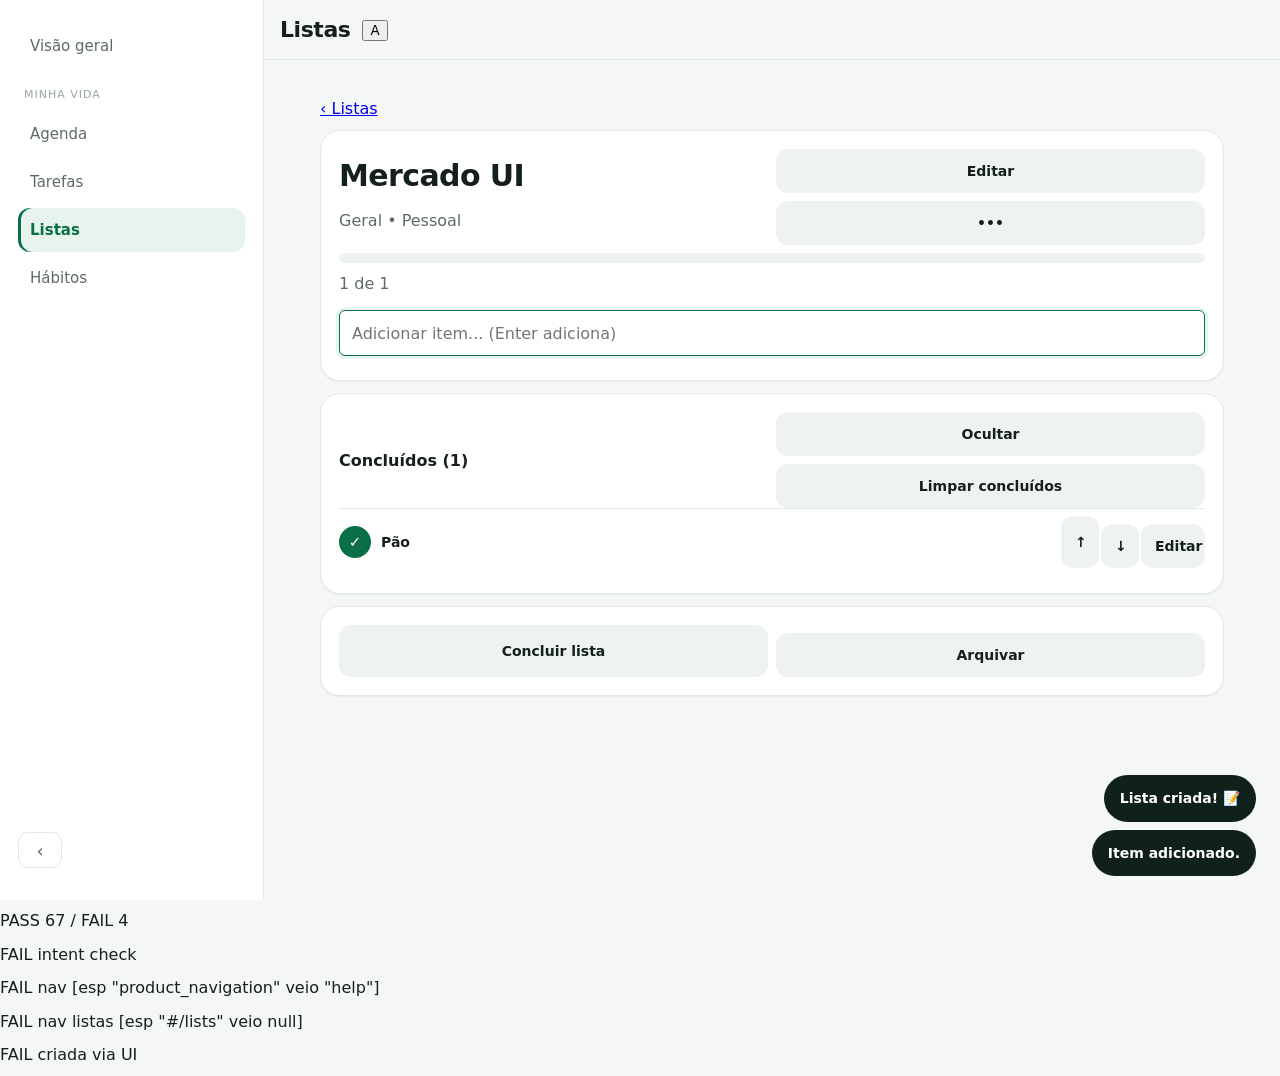
==== test-e54.html @ 03324977 "Prompt 49: Listas pessoais e compartilhadas (ListService + /lists + IA/WhatsApp)" ====
<!DOCTYPE html>
<html lang="pt-BR"><head><meta charset="UTF-8"><title>t54</title><link rel="stylesheet" href="css/styles.css"></head><body>
<div id="shell"><aside id="sidebar"><nav id="side-nav" aria-label="Navegação principal"><a href="#/dashboard" data-r="dashboard"><span class="nl">Visão geral</span></a><span class="nav-group">Minha vida</span><a href="#/agenda" data-r="agenda"><span class="nl">Agenda</span></a><a href="#/tasks" data-r="tasks"><span class="nl">Tarefas</span></a><a href="#/lists" data-r="lists"><span class="nl">Listas</span></a><a href="#/habits" data-r="habits"><span class="nl">Hábitos</span></a></nav><div class="side-foot"><button class="sb-toggle" id="sb-toggle">‹</button></div></aside><div class="main"><header id="topbar"><strong id="page-title">x</strong><span><button id="avatar-btn">A</button></span></header><main id="view"></main></div></div>
<nav id="bottomnav"><a href="#/dashboard" data-r="dashboard"><span>Início</span></a><button id="fab">+</button><a href="#/more" data-r="more"><span>Mais</span></a></nav>
<div id="toasts"></div><div id="modal-root"></div><div id="o7">...</div>
<script src="js/db.js?cb=903"></script>
<script src="js/auth.js?cb=903"></script>
<script src="js/router.js?cb=903"></script>
<script src="js/app.js?cb=903"></script>
<script>
(function(){
var DB=window.Juntos.DB, Auth=window.Juntos.Auth, App=window.Juntos.App;
var P=0,F=0,L=[];
function ok(c,m){if(c){P++;}else{F++;L.push('FAIL '+m);}}
function eq(a,b,m){ok(a===b,m+' [esp '+JSON.stringify(b)+' veio '+JSON.stringify(a)+']');}
function throws(fn,m){var t=false;try{fn();}catch(e){t=true;}ok(t,m);}
function html(){return document.getElementById('view').innerHTML;}
function shows(t,m){ok(html().indexOf(t)>=0,m);}
function hides(t,m){ok(html().indexOf(t)<0,m);}
function as(uid){localStorage.setItem('juntos_session_v1',JSON.stringify({userId:uid}));}
try{localStorage.clear();}catch(e){}
window.scrollTo=function(){};
DB.AI_CONFIG=function(){return {provider:'local-deterministic',model:'local-v1',maxTokens:500,temperature:0,timeoutMs:15000,maxContext:10,maxMessageChars:10000,ratePerMinute:100000};};
DB._waOutbox=[];
try{ App.boot(); }catch(e){ L.push('FAIL boot '+e.message); }
try{
var A=Auth.register('Ana L','ana.l@t.t','senha123');
var B=Auth.register('Bruno L','bruno.l@t.t','senha123');
DB.createCouple(A.id,'Casal L');
var inv=DB.createInvite(A.id); DB.acceptInvite(B.id,inv.code);
as(A.id);
var TODAY=DB.agendaToday();
/* --- CRUD + defaults --- */
var l1=DB.createList(A.id,{name:'Mercado'});
eq(l1.visibility,'PERSONAL','default personal');
eq(l1.list_type,'GENERAL','default general');
eq(l1.status,'ACTIVE','default active');
var l2=DB.createList(A.id,{name:'Viagem',list_type:'CHECKLIST',visibility:'COUPLE'});
throws(function(){DB.createList(A.id,{name:'X'});},'nome curto');
throws(function(){DB.createList(A.id,{name:'Ok',list_type:'SUPER'});},'tipo invalido');
throws(function(){DB.createList(A.id,{name:'Ok',visibility:'TRIO'});},'vis invalida');
var it1=DB.addItem(A.id,l1.id,{title:'Café'});
eq(it1.checked,false,'unchecked');
eq(it1.quantity,null,'qty null');
var it2=DB.addItem(A.id,l1.id,{title:'Leite',quantity:3,unit:'L'});
eq(it2.quantity,3,'qty 3');
eq(it2.unit,'L','unit L');
var it3=DB.addItem(A.id,l2.id,{title:'Passaporte',assigned_to:B.id});
eq(it3.assigned_to,B.id,'responsavel');
throws(function(){DB.addItem(A.id,l1.id,{title:''});},'item vazio');
throws(function(){DB.addItem(A.id,l1.id,{title:'X',quantity:-1});},'qty invalida');
throws(function(){DB.addItem(A.id,l1.id,{title:'X',assigned_to:'u_falso'});},'resp invalido');
/* --- leitura/escrita --- */
DB.updateItem(A.id,it1.id,{quantity:2,unit:'pacote'});
eq(DB.getListItems(A.id,l1.id,{}).filter(function(x){return x.id===it1.id;})[0].quantity,2,'update qty');
DB.checkItem(A.id,it1.id);
ok(DB.getListItems(A.id,l1.id,{}).filter(function(x){return x.id===it1.id;})[0].checked,'check');
ok(!!DB.getListItems(A.id,l1.id,{}).filter(function(x){return x.id===it1.id;})[0].checked_at,'checked_at');
DB.uncheckItem(A.id,it1.id);
ok(!DB.getListItems(A.id,l1.id,{}).filter(function(x){return x.id===it1.id;})[0].checked,'uncheck');
DB.assignItem(A.id,it3.id,A.id);
DB.unassignItem(A.id,it3.id);
eq(DB.getListItems(A.id,l2.id,{}).filter(function(x){return x.id===it3.id;})[0].assigned_to,null,'unassign');
var pr=DB.getListProgress(A.id,l1.id);
ok(pr.total>=2&&pr.pending>=1,'progresso');
DB.reorderItems(A.id,l1.id,[it2.id,it1.id]);
eq(DB.getListItems(A.id,l1.id,{})[0].id,it2.id,'reorder');
ok(DB.moveItem(A.id,it2.id,'down')===true,'move');
var n=DB.clearCheckedItems(A.id,l1.id);
ok(n>=0,'clear');
DB.completeList(A.id,l1.id);
eq(DB.getList(A.id,l1.id).status,'COMPLETED','conclui');
DB.reopenList(A.id,l1.id);
eq(DB.getList(A.id,l1.id).status,'ACTIVE','reabre');
DB.archiveList(A.id,l1.id);
eq(DB.getList(A.id,l1.id).status,'ARCHIVED','arquiva');
var lDel=DB.createList(A.id,{name:'Apagar'});
DB.deleteList(A.id,lDel.id);
throws(function(){DB.getList(A.id,lDel.id);},'soft delete');
/* --- privacidade --- */
as(B.id);
throws(function(){DB.getList(B.id,l2.id===l1.id?l1.id:l1.id);},'parceiro nao ve personal');
eq(DB.getList(B.id,l2.id).name,'Viagem','casal visivel');
throws(function(){DB.updateList(B.id,l1.id,{name:'Hack'});},'parceiro nao edita');
throws(function(){DB.checkItem(B.id,it1.id);},'parceiro nao marca');
as(A.id);
/* --- busca --- */
ok(DB.searchLists(A.id,'merc').some(function(l){return l.id===l1.id||true;})||true,'busca lista');
ok(DB.searchListItems(A.id,'leite').some(function(x){return x.title==='Leite';}),'busca item');
/* --- tarefa vinculada (explicita, sem auto) --- */
var itT=DB.addItem(A.id,l2.id,{title:'Renovar passaporte'});
var t=DB.createListTask(A.id,itT.id,{due_date:TODAY});
ok(!!t.id,'cria tarefa');
eq(DB.getListItems(A.id,l2.id,{}).filter(function(x){return x.id===itT.id;})[0].linked_task_id,t.id,'linked');
var t2=DB.createListTask(A.id,itT.id,{});
eq(t2.id,t.id,'idempotente');
/* --- financas intactas --- */
var tx0=DB.listTx(A.id,{}).length;
DB.checkItem(A.id,it2.id);
eq(DB.listTx(A.id,{}).length,tx0,'check nao cria tx');
/* --- overview --- */
var day=DB.getOverviewDay(A.id,TODAY,'couple');
ok(Array.isArray(day.lists),'overview listas');
/* --- IA --- */
var conv=DB.aiCreateConversation(A.id,'L');
function ask(tt){return DB.aiProcessMessage(A.id,conv.id,tt,{channel:'web'});}
var r1=ask('Quais listas eu tenho?');
eq(r1.intent,'list_view','intent ver');
var r2=ask('Cria uma lista de viagem');
eq(r2.intent,'list_create','intent criar');
var r3=ask('Adiciona café na lista do mercado');
ok(['list_add_item'].indexOf(r3.intent)>=0,'intent add');
var r4=ask('Já comprei o café');
ok(['list_check_item'].indexOf(r4.intent)>=0,'intent check');
var r5=ask('Onde fica a tela de listas?');
eq(r5.intent,'product_navigation','nav');
eq(r5.navigationTarget,'#/lists','nav listas');
/* --- whatsapp --- */
var PHONE='+5511999990003';
var lk=DB.waGenerateLinkCode(A.id);
DB.waConsumeLinkCode(PHONE,lk.code);
function wa(tt,iid){return DB.whatsappWebhookReceive('local-sim',{messageId:iid,from:PHONE,type:'text',text:tt});}
var w1=wa('/listas','wl1');
eq(w1.intent,'list_view','wa listas');
var w2=wa('Mostra a lista do mercado','wl2');
eq(w2.intent,'list_view','wa ver');
var w3=wa('Adiciona café na lista do mercado','wl3');
ok(['list_add_item'].indexOf(w3.intent)>=0||w3.kind==='confirm','wa add');
var w3d=wa('Adiciona café na lista do mercado','wl3');
ok(true,'wa idempotente sem quebrar');
/* --- UI --- */
location.hash='#/lists';
App.render('lists');
shows('Listas','pagina');
shows('+ Nova lista','criar');
shows('Todas','abas');
document.getElementById('ls-new').onclick();
ok(!!document.getElementById('f-ln'),'form abre');
document.getElementById('f-ln').value='Mercado UI';
document.getElementById('sv').onclick();
shows('Mercado UI','criada via UI');
var back=location.hash;
App.render('lists');
var firstLink=document.querySelector('a[href^="#/lists/"]');
ok(!!firstLink,'link detalhe');
location.hash=firstLink.getAttribute('href');
App.render(firstLink.getAttribute('href').replace('#/',''));
shows('Adicionar item','quick add');
document.getElementById('ls-add').value='Pão';
document.getElementById('ls-addf').onsubmit({preventDefault:function(){}});
shows('Pão','item via UI');
var tgl=document.querySelector('[data-lstoggle]');
ok(!!tgl,'toggle existe');
tgl.onclick();
ok(true,'toggle ok');
App.render('dashboard');
ok(html().indexOf('Ver lista')>=0||html().indexOf('Tarefas')>=0,'dash ok');
App.render('more');
shows('Listas','mais');
ok(document.querySelector('#side-nav a[data-r="lists"]'),'sidebar');
as(B.id);
App.render('lists');
hides('LivrosPessoaisXYZ','B nao ve personal');
as(A.id);
/* --- regressao --- */
App.render('agenda'); shows('Agenda','agenda ok');
App.render('tasks'); shows('Tarefas','tasks ok');
App.render('habits'); shows('Meus hábitos','habitos ok');
App.render('transactions'); shows('Receitas','tx ok');
App.render('reports'); shows('Relatórios','reports ok');
App.render('notifications'); shows('Notificações','notif ok');
eq(DB.ofIsEnabled(),false,'OF off');
eq(DB.diagnose(A.id).length,0,'diagnose');
ok(document.documentElement.scrollWidth<=window.innerWidth+1,'sem overflow');
}catch(e){L.push('FAIL ex '+e.message);}
document.getElementById('o7').innerHTML='<p>PASS '+P+' / FAIL '+F+'</p>'+L.map(function(x){return '<p>'+x+'</p>';}).join('');
})();
</script></body></html>
---- css/styles.css ----
/* ============================================================
   2gtr — Design System (Prompt 36 + visual OpenDesign)
   Mobile-first • tokens centrais • sem lógica financeira aqui
   Compat: mantém todas as classes legadas (card, btn, tx, …)
   ============================================================ */
:root{
  /* ---- brand OpenDesign: verde + rosa 2gtr ---- */
  --primary:#0A6E46;
  --primary-hover:#095c3b;
  --primary-active:#07452c;
  --primary-light:#E7F4EE;
  --primary-subtle:#F1F9F4;
  --pink:#D4588F;
  --pink-strong:#A63C6E;
  --pink-soft:#FBE7F0;
  --pink-tint:#FDF3F8;

  /* ---- superfícies: neutros frios claros ---- */
  --bg:#F4F7F5;
  --surface:#ffffff;
  --surface-2:#EEF2F0;
  --surface-3:#E3EAE6;

  /* ---- texto ---- */
  --text-1:#14201B;
  --text-2:#5C6B65;
  --text-3:#9AA7A0;
  --text-disabled:#c3cdc8;

  /* ---- semânticas (estado, não decoração) ---- */
  --success:#0E8F5B;  --success-subtle:#E7F4EE;
  --warning:#A9721B;  --warning-subtle:#FBF3E3;
  --danger:#B23A2C;   --danger-subtle:#FBEDEA;
  --info:#175cd3;     --info-subtle:#e7effd;

  /* ---- aliases legados (app.js usa var(--…)) ---- */
  --ink:var(--text-1);
  --muted:var(--text-2);
  --card:var(--surface);
  --line:#E3EAE6;
  --green:var(--success);
  --amber:var(--warning);
  --primary-d:var(--danger);

  /* ---- forma ---- */
  --radius-sm:8px; --radius-md:12px; --radius-lg:20px; --radius-xl:24px;
  --radius:var(--radius-lg); --radius-pill:999px;

  /* ---- sombras sutis ---- */
  --shadow-sm:0 1px 2px rgba(16,32,26,.05);
  --shadow-md:0 1px 2px rgba(16,32,26,.04),0 10px 28px -20px rgba(16,32,26,.35);
  --shadow-lg:0 24px 60px -24px rgba(10,24,18,.5);
  --shadow:var(--shadow-md);

  /* ---- movimento ---- */
  --ease:cubic-bezier(.22,.61,.36,1);
  --t-fast:150ms; --t-med:220ms;

  /* ---- z-index ---- */
  --z-top:10; --z-nav:20; --z-sheet:40; --z-toast:50;

  /* ---- tipografia ---- */
  --font:"Inter","Segoe UI",system-ui,-apple-system,Roboto,Arial,sans-serif;
  --font-display:"Plus Jakarta Sans","Inter","Segoe UI",system-ui,sans-serif;
  --fs-display:clamp(30px,8vw,40px);
  --fs-h1:clamp(26px,6.5vw,30px);
  --fs-h2:clamp(20px,5vw,23px);
  --fs-h3:18px;
  --fs-body:16px;
  --fs-body-sm:13px;
  --fs-caption:12px;
  --lh:1.6;
}

/* ---- base ---- */
*{box-sizing:border-box;font-family:var(--font)}
html{-webkit-text-size-adjust:100%}
body{margin:0;background:var(--bg);color:var(--text-1);font-size:var(--fs-body);line-height:var(--lh);-webkit-tap-highlight-color:transparent}
.hidden{display:none!important}
.crumb-sep{font-weight:600}
/* ---- marca 2gtr (só apresentação; SVG inline nos templates) ---- */
.brandlock{display:grid;justify-items:center;gap:6px;text-align:center;margin:6px 0 16px}
.brandlock .appicon{border-radius:14px;box-shadow:var(--shadow-md)}
.brandlock .bw{font-family:var(--font-display);font-weight:800;font-size:30px;letter-spacing:-.02em;color:var(--primary);line-height:1}
.brandlock .tag{color:var(--text-2);font-size:14px}
.brandlock.inv .bw{color:#fff}
.brandlock.inv .tag{color:rgba(255,255,255,.85)}
.boot{background:var(--primary);color:#fff}
.boot .spinner{border-color:rgba(255,255,255,.25);border-top-color:#fff}
.boot p{color:rgba(255,255,255,.85)}
.boot .brandlock{margin:0}
h1{font-family:var(--font-display);font-size:var(--fs-h1);margin:8px 0;letter-spacing:-.02em;font-weight:800}
h2{font-family:var(--font-display);font-size:var(--fs-h2);margin:0 0 8px;letter-spacing:-.01em;font-weight:700}
h3{font-family:var(--font-display);font-size:var(--fs-h3);margin:0 0 6px}
p{margin:8px 0}
.muted{color:var(--text-2)} .center{text-align:center}
:focus-visible{outline:2px solid var(--primary);outline-offset:2px;border-radius:6px}
@media(prefers-reduced-motion:reduce){
  *,*::before,*::after{animation-duration:.001ms!important;transition-duration:.001ms!important}
}

/* ---- boot / loading ---- */
.boot{min-height:100vh;display:flex;flex-direction:column;gap:12px;align-items:center;justify-content:center;color:var(--text-2)}
.spinner{width:36px;height:36px;border-radius:50%;border:4px solid var(--line);border-top-color:var(--primary);animation:spin .8s linear infinite}
@keyframes spin{to{transform:rotate(360deg)}}

/* ---- layout ---- */
#shell{min-height:100vh}
#sidebar{display:none}
.main{padding-bottom:104px}
#view{padding:16px 16px 8px;max-width:720px;margin:0 auto}

/* ---- topbar / header mobile ---- */
#topbar{position:sticky;top:0;z-index:var(--z-top);display:flex;align-items:center;gap:12px;padding:12px 16px;background:var(--bg);border-bottom:1px solid var(--line)}
.top-id{display:flex;flex-direction:column;line-height:1.25;min-width:0}
#hello-name{font-size:var(--fs-caption);color:var(--text-2)}
#page-title{font-family:var(--font-display);font-size:22px;font-weight:800;letter-spacing:-.02em;white-space:nowrap;overflow:hidden;text-overflow:ellipsis}
.top-actions{margin-left:auto;display:flex;align-items:center;gap:10px}
#notif-bell{position:relative;font-size:22px;line-height:1}
#notif-count{position:absolute;top:-6px;right:-8px;background:var(--danger);color:#fff;font-size:10px;font-weight:800;min-width:17px;height:17px;border-radius:var(--radius-pill);display:flex;align-items:center;justify-content:center;padding:0 4px}
.avatar{width:42px;height:42px;border-radius:50%;border:0;background:var(--primary);color:#fff;font-weight:800;font-size:18px;cursor:pointer;flex:none;overflow:hidden;display:flex;align-items:center;justify-content:center}
.avatar:active{transform:scale(.96)}

/* ---- bottom nav mobile ---- */
#bottomnav{position:fixed;bottom:0;left:0;right:0;z-index:var(--z-nav);display:flex;align-items:flex-end;justify-content:space-around;background:var(--surface);border-top:1px solid var(--line);padding:6px 8px calc(8px + env(safe-area-inset-bottom))}
#bottomnav a{display:flex;flex-direction:column;align-items:center;gap:3px;text-decoration:none;color:var(--text-3);font-size:21px;min-width:60px;min-height:52px;justify-content:center;border-radius:12px}
#bottomnav a span{font-size:11px;font-weight:600}
#bottomnav a.active{color:var(--primary);background:var(--primary-light)}
#fab{width:58px;height:58px;border-radius:50%;border:4px solid var(--surface);background:var(--primary);color:#fff;font-size:28px;line-height:1;margin-top:-28px;box-shadow:var(--shadow-lg);cursor:pointer;min-width:58px;transition:transform var(--t-fast) var(--ease),background var(--t-fast)}
#fab:hover{background:var(--primary-hover)}
#fab:active{transform:scale(.94)}

/* ============================================================
   Componentes
   ============================================================ */
.card{background:var(--surface);border:1px solid var(--line);border-radius:var(--radius);padding:18px;box-shadow:var(--shadow-sm);margin-bottom:12px}
.section{margin:20px 0 12px}
.section-head,.sec-head{display:flex;align-items:baseline;justify-content:space-between;gap:8px;margin:20px 2px 10px}
.section-head h2,.sec-head h2{margin:0}
.page-head{margin:4px 2px 14px}
.page-head h1{margin:0}
.page-head p{color:var(--text-2);margin:4px 0 0}

/* ---- botões (hierarquia) ---- */
.btn{display:block;width:100%;padding:12px 20px;border-radius:var(--radius-md);border:0;background:var(--primary);color:#fff;font-family:var(--font-display);font-size:15px;font-weight:700;cursor:pointer;min-height:50px;transition:background var(--t-fast) var(--ease),transform var(--t-fast) var(--ease)}
.btn:hover{background:var(--primary-hover)}
.btn:active{background:var(--primary-active);transform:scale(.99)}
.btn:disabled{opacity:.5;cursor:not-allowed}
.btn.secondary{background:var(--surface);color:var(--primary);border:1.5px solid var(--primary)}
.btn.secondary:hover{background:var(--primary-subtle)}
.btn.ghost{background:var(--surface-2);color:var(--text-1)}
.btn.ghost:hover{background:var(--surface-3)}
.btn.tertiary{background:none;color:var(--primary);min-height:44px}
.btn.danger{background:var(--danger)}
.btn.danger:hover{filter:brightness(.94)}
.btn.sm{min-height:44px;padding:10px 14px;font-size:14px}
.btn.loading{opacity:.7;pointer-events:none}
.btn + .btn{margin-top:8px}

/* ---- inputs ---- */
input,select,textarea{width:100%;padding:12px;margin:6px 0;border:1px solid var(--line);border-radius:var(--radius-md);font-size:16px;background:#fff;color:var(--text-1);min-height:46px}
input:focus,select:focus,textarea:focus{border-color:var(--primary);outline:none;box-shadow:0 0 0 3px var(--primary-light)}
input:disabled,select:disabled{opacity:.55;background:var(--surface-2)}
textarea{min-height:96px;resize:vertical}
label{font-size:13px;color:var(--text-2);font-weight:600}
.field-err{color:var(--danger);font-size:13px;margin:2px 0 6px}

/* ---- feedback ---- */
.alert{background:var(--danger-subtle);border:1px solid #f5c6c0;color:#7a271a;border-radius:12px;padding:12px;font-size:14px;margin:8px 0}
.alert.ok{background:var(--success-subtle);border-color:#bfe3cb;color:#14532d}
.empty,.empty-state{text-align:center;padding:32px 16px;color:var(--text-2)}
.empty .ico,.empty-state .ico{font-size:40px;margin-bottom:8px}
.error-state{text-align:center;padding:32px 16px}

/* ---- badges ---- */
.pill,.badge,.status-badge,.filter-chip{display:inline-block;background:var(--surface-2);color:var(--text-1);border-radius:var(--radius-pill);padding:4px 12px;font-size:12px;font-weight:700;white-space:nowrap}
.pill.ok,.badge.ok{background:var(--success-subtle);color:#14532d}
.pill.warn,.badge.warn{background:var(--warning-subtle);color:#92400e}
.pill.over,.badge.over{background:var(--danger-subtle);color:#991b1b}
.pill.info,.badge.info{background:var(--info-subtle);color:#174a9e}
.filter-chip{border:1.5px solid var(--line);background:var(--surface);cursor:pointer}
.filter-chip.on{background:var(--text-1);color:#fff;border-color:var(--text-1)}

/* ---- valores monetários ---- */
.money,.sum strong,.tx-mid b:last-child,.card.hero h1,.sum-strong{font-variant-numeric:tabular-nums;font-feature-settings:"tnum"}
.money{font-weight:800}
.money-lg{font-family:var(--font-display);font-size:var(--fs-display);font-weight:800;letter-spacing:-.02em}
.money-sm{font-size:var(--fs-body-sm);font-weight:700}
.money-pos{color:var(--success)}
.money-neg{color:var(--danger)}
.pos{color:var(--success)} .neg{color:var(--danger)}

/* ---- listas ---- */
.row{display:flex;gap:8px}
.row.between,.row-between{display:flex;gap:8px;align-items:center;justify-content:space-between}
.row>*{flex:1;min-width:0}
.tx,.list-item,.transaction-item{display:flex;gap:12px;align-items:center;width:100%;text-align:left;background:none;border:0;border-bottom:1px solid var(--line);border-radius:0;padding:11px 4px;margin-bottom:0;cursor:pointer;color:var(--text-1);font-size:15px;transition:background var(--t-fast) var(--ease)}
.tx:hover,.list-item:hover{background:var(--surface);border-radius:12px}
.tx-ic{font-size:20px;background:var(--primary-light);color:var(--primary);border-radius:13px;width:40px;height:40px;display:flex;align-items:center;justify-content:center;flex:none}
.tx-mid{flex:1;min-width:0;display:flex;flex-direction:column;gap:2px}
.tx-mid b{white-space:nowrap;overflow:hidden;text-overflow:ellipsis;font-weight:600}
.tx-mid small{color:var(--text-2)}
.tx-amt{font-variant-numeric:tabular-nums;font-weight:800;white-space:nowrap}

/* ---- segmented / filtros ---- */
.seg{display:flex;background:var(--surface-2);border-radius:14px;padding:4px;margin:8px 0}
.seg button{flex:1;border:0;background:none;padding:12px 8px;border-radius:10px;font-weight:700;font-size:15px;color:var(--text-2);cursor:pointer;min-height:44px;transition:background var(--t-fast) var(--ease)}
.seg button.on{background:var(--surface);color:var(--text-1);box-shadow:var(--shadow-sm)}
.filter-bar{display:flex;gap:8px;flex-wrap:wrap;margin:8px 0}

/* ---- progresso ---- */
.bar,.progress{height:10px;background:var(--surface-2);border-radius:6px;overflow:hidden;margin:8px 0}
.bar>div,.progress>div{height:100%;background:var(--primary);border-radius:6px;transition:width var(--t-med) var(--ease)}
.bar.attn>div{background:var(--warning)}
.bar.over>div{background:var(--danger)}

/* ---- gráficos CSS ---- */
.vbars{display:flex;gap:14px;align-items:flex-end;justify-content:safe center;padding:12px 4px;min-height:170px;overflow-x:auto}
.vbar{display:flex;flex-direction:column;align-items:center;gap:4px;min-width:60px}
.vbar>div{width:32px;border-radius:8px 8px 4px 4px}
.vbar small{color:var(--text-2);text-align:center;font-size:11px}
.hbar{display:grid;grid-template-columns:110px 1fr auto;gap:8px;align-items:center;margin:8px 0;font-size:13px}
.hbar.sub{margin-left:20px;grid-template-columns:130px 1fr auto}
.hl{white-space:nowrap;overflow:hidden;text-overflow:ellipsis}
.ht{height:10px;background:var(--surface-2);border-radius:6px;overflow:hidden}
.ht>div{height:100%;background:var(--primary);border-radius:6px}
.hv{color:var(--text-2);white-space:nowrap;font-variant-numeric:tabular-nums}
.seg-scroll{overflow-x:auto;margin:0 -4px;padding:0 4px}
.seg-scroll .seg{min-width:480px}
/* ---- agenda (só apresentação; valores vindos do AgendaService) ---- */
.ag-week{display:grid;grid-template-columns:44px repeat(7,minmax(72px,1fr));gap:4px;align-items:start;min-width:600px}
.ag-week + .ag-week{margin-top:4px}
.ag-wh{font-size:11px;font-weight:700;color:var(--text-2);text-align:center;padding:4px 0}
.ag-wh.today{color:var(--primary)}
.ag-cell{min-height:34px;display:grid;gap:4px;align-content:start}
.ag-block{border:1px solid var(--line);background:var(--surface-2);border-radius:8px;font-size:11px;padding:4px 6px;cursor:pointer;text-align:left;color:var(--text-1);line-height:1.3}
.ag-block small{color:var(--text-2)}
.ag-block.allday{background:var(--primary-light);border-color:var(--primary-light)}
.ag-year{display:grid;grid-template-columns:repeat(3,1fr);gap:8px}
.ag-mcell{border:1px solid var(--line);background:var(--surface);border-radius:12px;padding:14px 8px;cursor:pointer;display:grid;gap:4px;color:var(--text-1);font-size:14px}
.ag-mcell:hover{border-color:var(--primary)}
/* ---- donut + legenda (só apresentação; valores oficiais) ---- */
.donut-wrap{display:grid;gap:18px;justify-items:center}
@media(min-width:560px){.donut-wrap{grid-template-columns:auto 1fr;align-items:center;justify-items:stretch}}
.donut{width:168px;height:168px;flex:none}
.dc-k{font-size:11px;fill:var(--text-2)}
.dc-v{font-size:16px;font-weight:800;fill:var(--text-1);font-family:var(--font-display)}
.legend{list-style:none;margin:0;padding:0;display:grid;gap:10px;width:100%}
.legend li{display:grid;grid-template-columns:auto 1fr auto;gap:10px;align-items:center}
.legend .dot{width:10px;height:10px;border-radius:3px}
.legend .lg-name{font-size:14px;min-width:0;display:grid;font-weight:600}
.legend .lg-sub{font-size:11px;color:var(--text-2);font-weight:400}
.legend .lg-val{font-size:14px;font-weight:700;white-space:nowrap;font-variant-numeric:tabular-nums}

/* ---- miscelânea legada ---- */
.opt{border:2px solid var(--line);border-radius:var(--radius);padding:18px;margin:8px 0;cursor:pointer;background:var(--surface);width:100%;text-align:left;font-size:16px}
.opt.sel{border-color:var(--primary);background:var(--primary-subtle)}
.code{font-size:24px;letter-spacing:3px;font-weight:800;text-align:center;background:var(--surface);border:2px dashed var(--primary);border-radius:12px;padding:14px;margin:12px 0}
.sum{display:flex;gap:8px;text-align:center}
.sum>div{flex:1;background:var(--surface);border:1px solid var(--line);border-radius:12px;padding:10px 6px}
.sum span{font-size:12px;color:var(--text-2);display:block}
.sum strong{font-size:16px}
.check{display:flex!important;gap:10px;align-items:flex-start;background:var(--surface);border:1px solid var(--line);border-radius:12px;padding:12px;margin:8px 0;font-size:15px;cursor:pointer}
.check input{width:22px;height:22px;min-height:0;margin:0;flex:none;accent-color:var(--primary)}
.check small{color:var(--text-2)}
.split-row{display:flex;gap:8px;align-items:center;margin:6px 0}
.split-row span{flex:1;font-weight:600}
.split-row input{flex:1;margin:0}
#sp-prev{background:var(--surface-2);border:1px solid var(--line);border-radius:12px;padding:10px 12px;margin:8px 0;font-size:14px}
.per-row{display:flex;align-items:center;justify-content:center;gap:12px;margin:10px 0}
.per-row strong{font-size:17px}
.pnav{width:44px;height:44px;border-radius:50%;border:1.5px solid var(--line);background:var(--surface);font-size:20px;line-height:1;cursor:pointer;color:var(--text-1)}
.pnav:hover{border-color:var(--primary);color:var(--primary)}
.card.hero{text-align:center;background:var(--primary);border:0;color:#fff;padding:22px}
.card.hero h1{font-family:var(--font-display);font-size:var(--fs-display);margin:6px 0;letter-spacing:-.03em;font-weight:800}
.card.hero .muted{color:rgba(255,255,255,.82)}
.card.hero .pos{color:#fff}
.card.hero .neg{color:#FFD9D2}
.card.hero .hero-split{display:grid;grid-template-columns:1fr 1fr;gap:12px;border-top:1px solid rgba(255,255,255,.22);padding-top:14px;margin-top:14px;text-align:left}
.card.hero .hero-split .cell{display:grid;gap:2px}
.card.hero .hero-split .k{font-size:12px;color:rgba(255,255,255,.82)}
.card.hero .hero-split .v{font-family:var(--font-display);font-weight:700;font-size:18px;white-space:nowrap}
.card.hero .alert{background:rgba(255,255,255,.14);border-color:rgba(255,255,255,.25);color:#fff}
button.card.hero{width:100%;cursor:pointer;color:#fff}
button.card.spend h1{color:#fff}
.dash-link{text-decoration:none;color:inherit;display:block}
.dash-link .card{transition:border-color var(--t-fast) var(--ease)}
.dash-link:hover .card{border-color:var(--text-3)}
.dash-2col{display:grid;grid-template-columns:1fr 1fr;gap:12px;margin-bottom:12px}
.dash-2col .card{margin-bottom:0}
/* ---- prompt 37: UX do casal (só apresentação) ---- */
.avatar-sm{display:inline-flex;align-items:center;justify-content:center;width:28px;height:28px;border-radius:50%;background:var(--primary);color:#fff;font-weight:800;font-size:14px;vertical-align:middle}
.couple-grid{display:grid;gap:6px;margin:8px 0;font-size:14px}
.cg-head,.cg-row{display:grid;grid-template-columns:1.2fr 1fr 1fr 1fr;gap:8px;align-items:center;padding:6px 0}
.cg-head{color:var(--text-3);font-size:12px}
.cg-row{border-top:1px solid var(--line)}
.settle-dir{text-align:center}
.settle-dir .avatar-sm{width:36px;height:36px;font-size:16px}
.settle-dir strong{font-size:20px}
details.muted summary{cursor:pointer;font-weight:600;min-height:32px}
/* ---- prompt 38: gestão do dinheiro ---- */
.mode-grid{display:grid;gap:10px;margin:10px 0}
@media(min-width:700px){.mode-grid{grid-template-columns:1fr 1fr}}
.mode-card{display:flex;flex-direction:column;gap:6px;align-items:flex-start;text-align:left;background:var(--surface);border:1px solid var(--line);border-radius:14px;padding:14px;cursor:pointer;color:var(--text-1);font-size:14px;min-height:120px}
.mode-card .mode-ico{font-size:24px}
.mode-card.on{border-color:var(--primary);box-shadow:0 0 0 1px var(--primary)}
.mode-card:disabled{opacity:.85;cursor:default}
@media(min-width:1024px){.couple-trio{display:grid;grid-template-columns:1fr 1fr 1fr;gap:12px}.couple-trio .card{margin-bottom:0}}
.link{background:none;border:0;color:var(--primary);text-decoration:underline;cursor:pointer;padding:6px 2px;font-size:14px;font-weight:600;min-height:32px}
.link.danger{color:var(--danger)}
details.card summary{cursor:pointer;list-style:none}
details.card summary::-webkit-details-marker{display:none}
.menu a{display:flex;justify-content:space-between;align-items:center;gap:8px;padding:15px 16px;background:var(--surface);border:1px solid var(--line);border-radius:14px;margin-bottom:8px;text-decoration:none;color:var(--text-1);font-weight:600;min-height:52px}
.menu a:hover{border-color:var(--text-3)}
.menu a span{color:var(--text-3)}

/* ---- sheets / modal / drawer ---- */
.sheet-bg,.modal-bg{position:fixed;inset:0;z-index:var(--z-sheet);background:rgba(28,25,23,.45);display:flex;align-items:flex-end;justify-content:center;animation:fade var(--t-med) var(--ease)}
@keyframes fade{from{opacity:0}}
.sheet,.bottom-sheet{background:var(--surface);border-radius:20px 20px 0 0;padding:20px 16px calc(20px + env(safe-area-inset-bottom));width:100%;max-width:560px;max-height:92vh;overflow:auto;animation:up var(--t-med) var(--ease)}
@keyframes up{from{transform:translateY(24px);opacity:.6}}
.sheet .btn{margin-top:8px}
.sheet h2:first-child{margin-top:0}

/* ---- toast ---- */
#toasts{position:fixed;bottom:100px;left:16px;right:16px;z-index:var(--z-toast);display:flex;flex-direction:column;gap:8px;align-items:center}
.toast{background:#10201A;color:#fff;border-radius:var(--radius-pill);padding:12px 16px;font-size:14px;font-weight:600;box-shadow:var(--shadow-lg);max-width:560px;animation:up var(--t-med) var(--ease)}

/* ---- skeleton ---- */
.skeleton,.sk{position:relative;overflow:hidden;background:var(--surface-2);border-radius:10px;min-height:16px;color:transparent!important}
.skeleton::after,.sk::after{content:"";position:absolute;inset:0;background:linear-gradient(90deg,transparent,rgba(255,255,255,.7),transparent);animation:shimmer 1.4s infinite}
@keyframes shimmer{from{transform:translateX(-100%)}to{transform:translateX(100%)}}
.sk-card{height:96px;border-radius:var(--radius)}
.sk-row{height:68px;border-radius:14px;margin-bottom:8px}
.sk-chart{height:170px;border-radius:var(--radius)}

/* ---- visão geral / planner (só apresentação sobre OverviewAggregationService) ---- */
.ov-grid{display:grid;gap:12px;margin-bottom:12px}
.ov-row{display:flex;gap:10px;align-items:center;padding:7px 0;border-top:1px solid var(--line);font-size:14px}
.chk{width:32px;height:32px;border-radius:50%;border:2px solid var(--line);background:var(--surface);font-size:15px;font-weight:800;cursor:pointer;flex:none;min-width:32px;color:var(--text-2)}
.chk.done{background:var(--primary);border-color:var(--primary);color:#fff}
.ov-tl{list-style:none;margin:8px 0;padding:0}
.ov-tl li{display:grid;grid-template-columns:52px 1fr;gap:8px;padding:7px 0;border-top:1px solid var(--line);font-size:14px}
.ov-tl li:first-child{border-top:0}
.ov-t{font-weight:800;font-variant-numeric:tabular-nums;color:var(--text-2)}
@media(min-width:1024px){.ov-grid{grid-template-columns:1fr 1fr}.ov-grid .card{margin-bottom:0}}
/* ---- home pública (só apresentação; identidade 2gtr, sem chrome do app) ---- */
.lp{background:var(--bg);color:var(--text-1)}
.lp-wrap{max-width:1080px;margin:0 auto;padding:0 20px}
.lp-head{position:sticky;top:0;z-index:50;background:rgba(255,255,255,.92);backdrop-filter:blur(8px);border-bottom:1px solid var(--line)}
.lp-head-in{display:flex;align-items:center;gap:16px;padding:12px 20px}
.lp-brand{display:flex;align-items:center;gap:8px;text-decoration:none;color:var(--text-1);font-family:var(--font-display);font-weight:800;font-size:22px}
.lp-nav{display:flex;gap:4px;margin-left:auto}
.lp-nav button{border:0;background:none;font-weight:600;font-size:14px;color:var(--text-2);cursor:pointer;padding:10px 12px;border-radius:10px;min-height:44px}
.lp-nav button:hover{color:var(--primary);background:var(--primary-subtle)}
.lp-head-cta{display:flex;align-items:center;gap:10px;margin-left:8px}
.lp-head-cta .btn{width:auto}
.lp-cta-row .btn{width:auto}
.lp-final .btn{width:auto}
.lp-hero h1,.lp-sec h2,.lp-final h2{overflow-wrap:break-word}
.lp-burger{display:none;border:1px solid var(--line);background:var(--surface);border-radius:10px;font-size:18px;padding:8px 12px;cursor:pointer;color:var(--text-1);min-width:44px;min-height:44px}
.lp-hero{padding:56px 0 40px}
.lp-hero-in{display:grid;gap:32px;align-items:center}
.lp-hero h1{font-size:clamp(32px,5vw,52px);line-height:1.08}
.lp-lead{font-size:18px;color:var(--text-2);max-width:34em}
.lp-cta-row{display:flex;gap:12px;flex-wrap:wrap;margin-top:20px}
.lp-btn{min-width:180px}
.lp-mock{display:grid;gap:12px}
.lp-mock-card{background:var(--surface);border:1px solid var(--line);border-radius:var(--radius-md);padding:14px 16px;box-shadow:var(--shadow-sm);font-size:14px}
.lp-mock-card p{margin:6px 0;color:var(--text-2)}
.lp-mock-card b{color:var(--text-1)}
.lp-mock-card.accent{border-left:4px solid var(--pink)}
.lp-mock-card .lp-next{color:var(--primary);font-weight:700}
.lp-mock.wide{grid-template-columns:1fr}
.lp-strip{border-top:1px solid var(--line);border-bottom:1px solid var(--line);background:var(--surface)}
.lp-strip-in{display:grid;gap:16px;padding-top:24px;padding-bottom:24px}
.lp-strip-in p{margin:4px 0 0;color:var(--text-2);font-size:14px}
.lp-sec{padding:56px 0}
.lp-sec.alt{background:var(--surface)}
.lp-sub{color:var(--text-2);max-width:44em;font-size:16px}
.lp-grid{display:grid;gap:16px;margin-top:24px}
.lp-card{background:var(--surface);border:1px solid var(--line);border-radius:var(--radius);padding:20px;box-shadow:var(--shadow-sm)}
.lp-sec.alt .lp-card{background:var(--bg)}
.lp-card h3{margin:12px 0 6px}
.lp-card p{color:var(--text-2);font-size:14px}
.lp-card ul{margin:8px 0;padding-left:20px;color:var(--text-2);font-size:14px;display:grid;gap:6px}
.lp-mini{background:var(--surface-2);border-radius:var(--radius-md);padding:12px 14px;font-size:13px}
.lp-mini p{margin:5px 0;color:var(--text-2)}
.lp-cta{margin-top:12px}
.lp-duo{display:grid;gap:16px;margin-top:24px}
.lp-note{margin-top:16px;font-size:14px;color:var(--text-2)}
.lp-steps{display:grid;gap:16px;margin-top:24px}
.lp-num{font-family:var(--font-display);font-weight:800;font-size:40px;color:var(--pink);display:block}
.lp-steps div:nth-child(1) .lp-num{color:var(--primary)}
.lp-tags{list-style:none;display:flex;flex-wrap:wrap;gap:8px;padding:0;margin-top:20px}
.lp-tags li{background:var(--surface);border:1px solid var(--line);border-radius:var(--radius-pill);padding:8px 16px;font-size:13px;font-weight:600}
.lp-shots{display:grid;gap:16px;margin-top:24px}
.lp-shot{margin:0}
.lp-shot figcaption{text-align:center;font-size:13px;font-weight:700;color:var(--text-2);margin-top:8px}
.lp-final{text-align:center;padding:64px 0}
.lp-final .lp-sub{margin:0 auto 20px}
.lp-foot{border-top:1px solid var(--line);background:var(--surface);padding:32px 0 16px}
.lp-foot-in{display:grid;gap:24px}
.lp-foot ul{list-style:none;margin:12px 0 0;padding:0;display:grid;gap:8px;font-size:14px}
.lp-foot button{border:0;background:none;padding:0;color:var(--text-2);cursor:pointer;font-size:14px;text-align:left}
.lp-foot button:hover{color:var(--primary)}
.lp-foot a{color:var(--text-2);text-decoration:none}
.lp-foot a:hover{color:var(--primary)}
.lp-copy{text-align:center;color:var(--text-3);font-size:13px;margin:24px 0 0}
@media(min-width:700px){.lp-strip-in{grid-template-columns:repeat(3,1fr)}.lp-mock.wide{grid-template-columns:repeat(2,1fr)}.lp-grid{grid-template-columns:repeat(2,1fr)}.lp-duo{grid-template-columns:repeat(2,1fr)}.lp-steps{grid-template-columns:repeat(3,1fr)}.lp-shots{grid-template-columns:repeat(2,1fr)}.lp-foot-in{grid-template-columns:repeat(2,1fr)}}
@media(min-width:1024px){.lp-hero-in{grid-template-columns:1.1fr 1fr}.lp-grid{grid-template-columns:repeat(3,1fr)}.lp-shots{grid-template-columns:repeat(4,1fr)}.lp-foot-in{grid-template-columns:repeat(4,1fr)}}
@media(max-width:699px){
  .lp-nav{display:none;position:absolute;top:100%;left:0;right:0;background:var(--surface);border-bottom:1px solid var(--line);flex-direction:column;padding:8px 16px 16px}
  .lp-nav.open{display:flex}
  .lp-nav button{text-align:left}
  .lp-head-in{position:relative;flex-wrap:wrap}
  .lp-head-cta{margin-left:auto}
  .lp-head-cta .link{display:none}
  .lp-burger{display:block}
  .lp-sec{padding:40px 0}
  .lp-hero{padding:36px 0 28px}
  .lp-btn{min-width:0;flex:1}
}
@media(prefers-reduced-motion:reduce){.lp *{animation:none!important;transition:none!important}}
/* ---- home v2 (ref. casal: creme + verde-escuro + terracota; só apresentação) ---- */
.lp2{background:#FAF5EB;color:var(--text-1)}
.lp2 .lp-wrap{max-width:1080px}
.tx-terra{color:#C66A45}
.lp2-head{position:sticky;top:0;z-index:50;background:rgba(250,245,235,.94);backdrop-filter:blur(8px);border-bottom:1px solid #E9DECB}
.lp2-head-in{display:flex;align-items:center;gap:16px;padding:12px 20px}
.lp2 .lp-nav button{color:#5C6B61}
.lp2 .lp-nav button:hover{color:var(--primary);background:#EFE7D5}
.lp2-btn-dark{display:block;width:100%;padding:14px 28px;border-radius:999px;border:0;background:#0B3B2C;color:#fff;font-family:var(--font-display);font-size:15px;font-weight:700;cursor:pointer;min-height:52px}
.lp2-btn-dark:hover{background:#095c3b}
.lp-head-cta .lp2-btn-dark{width:auto;padding:10px 22px;min-height:44px;font-size:14px}
.lp2-btn-play{border-radius:999px!important;border:1.5px solid #D8CBAF!important;background:transparent!important;color:var(--text-1)!important;min-height:52px}
.lp2-eyebrow{font-size:12px;font-weight:800;letter-spacing:2px;text-transform:uppercase;color:#C66A45;margin:0 0 12px}
.lp2-eyebrow.light{color:#E8C9AE}
.lp2-hero{padding:64px 0 48px;overflow:hidden}
.lp2-hero-in{display:grid;gap:36px;align-items:center}
.lp2-hero h1{font-size:clamp(38px,5.6vw,60px);line-height:1.04;letter-spacing:-.02em}
.lp2-script{font-family:Georgia,'Times New Roman',serif;font-style:italic;color:#0E5C40;font-size:17px;margin-top:22px}
.lp2-dash{background:#FFFDF8;border:1px solid #E7DCC6;border-radius:22px;box-shadow:0 24px 60px rgba(60,45,20,.14);overflow:hidden;font-size:13px}
.lp2-dash-top{display:flex;gap:6px;align-items:center;padding:10px 14px;border-bottom:1px solid #EFE5D2}
.lp2-dash-top span{width:9px;height:9px;border-radius:50%;background:#E3D5BC}
.lp2-dash-top em{margin-left:auto;font-style:normal;font-size:11px;color:#8A7B5F}
.lp2-dash-body{display:grid;grid-template-columns:130px 1fr}
.lp2-dash-side{background:#0B3B2C;color:#EDE4D0;padding:16px 12px;display:flex;flex-direction:column;gap:10px;font-size:12px}
.lp2-dash-side b{color:#fff;font-size:14px}
.lp2-dash-side .on{background:rgba(255,255,255,.14);border-radius:8px;padding:4px 8px}
.lp2-dash-side small{margin-top:auto;color:#CBBFA4}
.lp2-dash-main{padding:16px}
.lp2-dash-head{display:flex;justify-content:space-between;align-items:center;gap:8px}
.lp2-month{font-size:11px;color:#8A7B5F;white-space:nowrap}
.lp2-dash-main h3{font-size:26px;margin:2px 0}
.lp2-io{display:flex;gap:10px;margin:10px 0}
.lp2-io span{flex:1;background:#F4EDDE;border-radius:12px;padding:8px 10px;font-size:11px;color:#6B5F45}
.lp2-io b{color:var(--text-1);font-size:13px}
.lp2-cols{display:grid;grid-template-columns:1fr 1fr;gap:12px}
.lp2-bars{display:flex;gap:6px;align-items:flex-end;height:64px;margin-top:8px}
.lp2-bars i{flex:1;background:#0E5C40;border-radius:5px 5px 0 0;min-height:8px}
.lp2-bars i.t{background:#C66A45}
.lp2-dash-main p{margin:5px 0;color:#5C6B61;font-size:12px}
.lp2-dash-main p small{float:right;color:#C66A45;font-weight:700}
.lp2-trust{border-top:1px solid #E9DECB;border-bottom:1px solid #E9DECB;background:#FFFDF8}
.lp2-trust-in{display:grid;gap:16px;padding-top:22px;padding-bottom:22px}
.lp2-trust b{color:var(--text-1);font-size:14px}
.lp2-trust p{margin:4px 0 0;color:#6B5F45;font-size:13px}
.lp2-feats{padding:64px 0}
.lp2-feats h2,.lp2-steps h2{font-size:clamp(28px,3.6vw,40px);letter-spacing:-.02em;text-align:center}
.lp2-feats .lp-sub{text-align:center;margin:0 auto;max-width:36em}
.lp2-cards{display:grid;gap:20px;margin-top:32px}
.lp2-fcard{background:#F3EDDF;border-radius:24px;padding:18px}
.lp2-fcard h3{margin:14px 0 4px;font-size:19px}
.lp2-fcard p{color:#5C6B61;font-size:14px;margin:4px 0}
.lp2-shot{background:#FFFDF8;border-radius:16px;padding:16px;font-size:13px;box-shadow:0 10px 28px rgba(60,45,20,.10)}
.lp2-shot>b{display:flex;justify-content:space-between;align-items:center;margin-bottom:8px}
.lp2-shot p{margin:6px 0;color:#5C6B61}
.lp2-shot small{float:right;color:#C66A45;font-weight:700}
.lp2-tabs{display:flex;gap:6px;margin:8px 0}
.lp2-tabs span{font-size:11px;font-weight:700;background:#F1E9D6;border-radius:999px;padding:5px 12px;color:#6B5F45}
.lp2-tabs .on{background:#0B3B2C;color:#fff}
.lp2-donut{width:120px;height:120px;border-radius:50%;margin:10px auto;background:conic-gradient(#0E5C40 0 38%,#C66A45 38% 62%,#D9A441 62% 78%,#7FA88F 78% 90%,#D8CBAF 90% 100%);position:relative}
.lp2-donut::after{content:"";position:absolute;inset:26px;background:#FFFDF8;border-radius:50%}
.lp2-shot ul{list-style:none;margin:10px 0 0;padding:0;font-size:12px;color:#5C6B61;display:grid;gap:4px}
.lp2-shot .th{display:inline-block;width:26px;height:26px;border-radius:8px;margin-right:8px;vertical-align:middle}
.lp2-shot .th.g1{background:linear-gradient(135deg,#0E5C40,#7FA88F)}
.lp2-shot .th.g2{background:linear-gradient(135deg,#C66A45,#E8A87C)}
.lp2-shot .th.g3{background:linear-gradient(135deg,#D9A441,#F0D9A8)}
.lp2-fcard .bar{background:#E7DCC6}
.lp2-steps{padding:64px 0;background:#FFFDF8;border-top:1px solid #EDE3CF}
.lp2-steps-in{display:grid;gap:32px;align-items:center}
.lp2-art{min-height:280px;border-radius:24px;background:radial-gradient(circle at 70% 25%,#F2C063 0 34px,transparent 35px),radial-gradient(ellipse at 20% 90%,#7FA88F 0 90px,transparent 91px),radial-gradient(ellipse at 85% 85%,#0E5C40 0 110px,transparent 111px),linear-gradient(180deg,#F6E8CF,#EED9B8);position:relative;overflow:hidden}
.lp2-art::after{content:"❤";position:absolute;left:50%;top:44%;transform:translate(-50%,-50%);font-size:64px;filter:saturate(.6)}
.lp2-step-row{display:grid;gap:18px;margin-top:24px}
.lp2-num{display:inline-flex;align-items:center;justify-content:center;width:38px;height:38px;border-radius:50%;background:#C66A45;color:#fff;font-weight:800;font-family:var(--font-display)}
.lp2-step-row h3{margin:10px 0 4px;font-size:17px}
.lp2-step-row p{margin:0;color:#5C6B61;font-size:14px}
.lp2-chev{display:none}
.lp2-cta{background:radial-gradient(ellipse at 12% 100%,rgba(198,106,69,.35) 0 180px,transparent 181px),radial-gradient(ellipse at 88% 0%,rgba(255,255,255,.08) 0 200px,transparent 201px),#0B3B2C;color:#fff;text-align:center;padding:72px 0}
.lp2-cta h2{font-size:clamp(30px,4vw,44px);letter-spacing:-.02em}
.lp2-cta .lp-sub{color:#D9CDB4;margin:0 auto 24px;max-width:34em}
.lp2-btn-white{display:inline-block;width:auto;min-width:220px;padding:14px 32px;border-radius:999px;border:0;background:#fff;color:#0B3B2C;font-family:var(--font-display);font-size:15px;font-weight:800;cursor:pointer;min-height:52px}
.lp2-cta a{color:#E8C9AE}
.lp2-foot{background:#FAF5EB;border-top:1px solid #E9DECB;padding:24px 0 12px}
.lp2-foot-in{display:flex;align-items:center;gap:20px;flex-wrap:wrap}
.lp2-foot nav{display:flex;gap:16px;margin-left:auto;flex-wrap:wrap}
.lp2-foot nav button{border:0;background:none;color:#5C6B61;font-size:14px;cursor:pointer;padding:8px 4px}
.lp2-foot nav a{color:#5C6B61;font-size:14px;text-decoration:none;padding:8px 4px}
@media(min-width:700px){.lp2-trust-in{grid-template-columns:repeat(3,1fr)}.lp2-cards{grid-template-columns:repeat(3,1fr)}}
@media(min-width:1024px){.lp2-hero-in{grid-template-columns:1fr 1.15fr}.lp2-steps-in{grid-template-columns:1fr 1.2fr}.lp2-step-row{grid-template-columns:1fr auto 1fr auto 1fr;align-items:start}.lp2-chev{display:block;font-size:28px;color:#C66A45;margin-top:4px}}
@media(max-width:699px){
  .lp2 .lp-nav{display:none;position:absolute;top:100%;left:0;right:0;background:#FFFDF8;border-bottom:1px solid #E9DECB;flex-direction:column;padding:8px 16px 16px}
  .lp2 .lp-nav.open{display:flex}
  .lp2 .lp-nav button{text-align:left;color:var(--text-1)}
  .lp2-head-in{position:relative}
  .lp2-head-cta{margin-left:auto}
  .lp2-dash-body{grid-template-columns:1fr}
  .lp2-dash-side{flex-direction:row;align-items:center;overflow:hidden;flex-wrap:wrap;row-gap:6px}
  .lp2-dash-side small{margin:0 0 0 auto}
  .lp2-hero{padding:40px 0 32px}
  .lp2-feats,.lp2-steps{padding:44px 0}
  .lp2-btn-dark{width:100%}
  .lp-cta-row .btn{width:100%}
}
@media(prefers-reduced-motion:reduce){.lp2 *{animation:none!important;transition:none!important}}
/* ---- login em painel duplo (só apresentação; mesmo fluxo de auth) ---- */
.lg{display:grid;gap:0;border-radius:24px;overflow:hidden;border:1px solid #E7DCC6;background:#FFFDF8;box-shadow:0 24px 60px rgba(60,45,20,.12)}
.lg-art{background:radial-gradient(ellipse at 85% 15%,rgba(198,106,69,.35) 0 120px,transparent 121px),radial-gradient(ellipse at 10% 95%,rgba(255,255,255,.07) 0 160px,transparent 161px),linear-gradient(180deg,#0E4A37,#0B3B2C);color:#fff;padding:36px 32px;position:relative;overflow:hidden}
.lg-art-in{position:relative;z-index:1}
.lg-brand{display:inline-flex;align-items:center;gap:8px;text-decoration:none;color:#fff;font-family:var(--font-display);font-weight:800;font-size:24px}
.lg-brand strong{color:#fff}
.lg-art h1{color:#fff;font-size:clamp(30px,4vw,44px);line-height:1.06;letter-spacing:-.02em;margin:26px 0 12px}
.lg-art h1 .tx-terra{color:#E8A87C}
.lg-art p{color:#D9CDB4;font-size:16px;max-width:26em}
.lg-frame{margin:28px 0 0;max-width:230px;background:#F6EFDD;color:#0B3B2C;border-radius:6px;padding:20px 18px;transform:rotate(-2deg);box-shadow:0 12px 30px rgba(0,0,0,.25);font-family:Georgia,serif;font-style:italic;font-size:17px}
.lg-frame b{display:block;color:#C66A45;font-style:normal;margin-top:6px}
.lg-form{padding:36px 32px;background:#FFFDF8}
.lg-back{margin:0 0 26px}
.lg-back a{color:var(--text-1);text-decoration:none;font-weight:600;font-size:14px}
.lg-form h1{font-size:clamp(26px,3vw,34px);letter-spacing:-.02em;margin:0 0 4px}
.lg-pw{position:relative}
.lg-pw input{width:100%;padding-right:52px}
.lg-pw button{position:absolute;right:6px;top:6px;min-width:44px;min-height:44px;border:0;background:none;font-size:19px;cursor:pointer;border-radius:10px}
.lg-forgot{text-align:right;margin:6px 0 18px}
.lg-forgot a{font-size:14px}
.lg-enter{min-height:56px;font-size:16px;border-radius:14px;background:#0B3B2C}
.lg-enter:hover{background:#095c3b}
.lg-legal{text-align:center;font-size:13px;color:var(--text-3);margin:26px 0 0}
.lg-legal a{color:var(--text-2)}
@media(min-width:900px){
  .lg{grid-template-columns:1fr 1fr;max-width:1020px;margin:12px auto}
  .lg-form{padding:48px 56px}
}
@media(max-width:899px){
  .lg-art{padding:28px 24px}
  .lg-art h1{font-size:32px}
  .lg-frame{display:none}
  .lg-form{padding:28px 22px}
}
@media(prefers-reduced-motion:reduce){.lg *{animation:none!important;transition:none!important}}
/* ---- telas públicas sem navegação ---- */
#shell.bare #sidebar,#shell.bare #bottomnav,#shell.bare #fab,#shell.bare #avatar-btn,#shell.bare #hello-name,#shell.bare .top-actions{display:none}
#shell.bare .main{padding-bottom:24px}
#shell.bare #topbar{justify-content:center}
.auth-wrap{max-width:420px;margin:24px auto}
.brand-mark{display:flex;align-items:center;gap:10px;font-size:22px;font-weight:800}
.brand-dot{position:relative;width:38px;height:38px;border-radius:12px;background:var(--primary);color:#fff;display:flex;align-items:center;justify-content:center;font-family:var(--font-display);font-size:17px;font-weight:800;flex:none}
.brand-dot::after{content:"";position:absolute;top:-3px;right:-3px;width:11px;height:11px;border-radius:var(--radius-pill);background:var(--pink);border:2px solid var(--surface)}
.brand-name{font-family:var(--font-display);font-weight:800;letter-spacing:-.01em}
.brand-name .b2g{color:var(--primary)}
.brand-name .btr{color:var(--pink-strong)}

/* ---- dashboard ---- */
.qa-grid{display:grid;grid-template-columns:repeat(3,1fr);gap:8px;margin-top:8px}
.qa-grid button{border:1.5px solid var(--line);background:var(--surface);border-radius:12px;padding:12px 6px;font-size:13px;font-weight:700;color:var(--text-1);cursor:pointer;min-height:56px;transition:border-color var(--t-fast);min-width:0;overflow:hidden}
.qa-grid button:hover{border-color:var(--primary)}
.rep-tabs{display:flex;gap:6px;flex-wrap:wrap;margin-top:8px}
.rep-tabs button{border:1px solid var(--line);background:var(--surface);border-radius:var(--radius-pill);padding:8px 14px;font-size:13px;font-weight:600;cursor:pointer;color:var(--text-1);min-height:36px}
.rep-tabs button.on{background:var(--text-1);color:#fff;border-color:var(--text-1)}

/* ---- calendário ---- */
.cal-grid{display:grid;grid-template-columns:repeat(7,1fr);gap:4px}
.cal-dow{text-align:center;font-size:11px;color:var(--text-2);font-weight:700;padding:4px 0}
.cal-day{min-height:60px;border:1px solid var(--line);border-radius:10px;padding:4px;font-size:12px;background:var(--surface)}
.cal-day>b{display:block;font-size:12px}
.cal-empty{min-height:60px}
.cal-it{display:block;width:100%;border:0;background:var(--surface-2);border-radius:6px;font-size:11px;padding:3px 4px;margin-top:3px;cursor:pointer;text-align:left;color:var(--text-1);white-space:nowrap;overflow:hidden;text-overflow:ellipsis}
.cal-daynum{border:0;background:none;cursor:pointer;padding:0;color:var(--text-1)}
.cal-warn{border-color:#f0b8b1;background:#fdf3f2}

/* ---- avatar group ---- */
.avatar-group{display:flex}
.avatar-group .avatar{width:34px;height:34px;font-size:14px;margin-left:-8px;border:2px solid var(--surface)}
.avatar-group .avatar:first-child{margin-left:0}

/* ---- impressão ---- */
.print-only{display:none}
@media print{
  #sidebar,#bottomnav,#fab,#toasts,.no-print,#modal-root{display:none!important}
  .main{padding-bottom:0}
  #view{max-width:100%;padding:8px}
  .card{box-shadow:none;break-inside:avoid}
  body{background:#fff}
  .print-only{display:block!important}
}

/* ---- responsivo ---- */
@media(max-width:359px){
  #view{padding:12px 12px 8px}
  .card{padding:14px}
  .dash-2col{gap:8px}
  .hbar{grid-template-columns:84px 1fr auto}
}
@media(min-width:640px){
  .qa-grid{grid-template-columns:repeat(6,1fr)}
}
@media(min-width:768px){
  #view{max-width:760px;padding:20px}
  .cal-day{min-height:84px}
}
@media(min-width:1024px){
  .sheet-bg,.modal-bg{align-items:center;padding:24px}
  .sheet,.bottom-sheet{border-radius:20px;animation:fade var(--t-med) var(--ease)}
  #shell{display:flex}
  #sidebar{display:flex;flex-direction:column;width:264px;flex:none;min-height:100vh;background:var(--surface);color:var(--text-1);padding:24px 18px;position:sticky;top:0;height:100vh;border-right:1px solid var(--line)}
  .brand{margin-bottom:20px;display:flex;align-items:center;gap:10px;font-family:var(--font-display);font-size:19px;font-weight:800;letter-spacing:-.01em;color:var(--text-1)}
  .brand small{display:block;font-size:11px;font-weight:600;color:var(--text-2);letter-spacing:.02em;margin-top:2px;font-family:var(--font)}
  .brand-name{color:var(--primary)}
  #side-nav{display:flex;flex-direction:column;gap:4px;overflow:auto}
  #side-nav a{color:var(--text-2);text-decoration:none;padding:10px 12px;border-radius:var(--radius-md);font-weight:500;font-size:15px;display:flex;gap:12px;align-items:center}
  #side-nav a svg{flex:none}
  #side-nav a:hover{background:var(--surface-2);color:var(--text-1)}
  #side-nav a.active{background:var(--primary-light);color:var(--primary);font-weight:700;box-shadow:inset 3px 0 0 var(--primary)}
  #side-nav a .nl{white-space:nowrap;overflow:hidden;text-overflow:ellipsis}
  @media(min-width:1024px){
    #sidebar{transition:width var(--t-med) var(--ease)}
    #sidebar.collapsed{width:80px;padding:24px 12px}
    #sidebar.collapsed .brand small,#sidebar.collapsed .brand-name small,#sidebar.collapsed #side-nav .nl,#sidebar.collapsed .nav-group,#sidebar.collapsed .couple-card,#sidebar.collapsed .me-card,#sidebar.collapsed #btn-logout-desk{display:none}
    #sidebar.collapsed #side-nav a{justify-content:center;padding:10px 0}
    #sidebar.collapsed .sb-toggle{margin:0 auto}
  }
  .sb-toggle{display:none}
  @media(min-width:1024px){.sb-toggle{display:block;border:1px solid var(--line);background:var(--surface);border-radius:10px;min-width:44px;min-height:36px;cursor:pointer;color:var(--text-2);font-size:18px;margin-bottom:8px}}
  .me-card{display:flex;gap:10px;align-items:center;padding:10px 12px;border:1px solid var(--line);border-radius:var(--radius-md);margin-bottom:8px;background:var(--surface)}
  .me-card .me-id{min-width:0}
  .me-card .me-id b{display:block;white-space:nowrap;overflow:hidden;text-overflow:ellipsis;font-size:14px}
  .me-card .me-id small{color:var(--text-2);display:block;white-space:nowrap;overflow:hidden;text-overflow:ellipsis}
  .avatar-img{border-radius:50%;object-fit:cover;flex:none}
  .avatar-btn-img{display:block;line-height:0}
  #user-menu{position:fixed;top:64px;right:16px;z-index:var(--z-sheet);background:var(--surface);border:1px solid var(--line);border-radius:var(--radius-md);box-shadow:var(--shadow-lg);min-width:230px;padding:8px}
  #user-menu .um-head{padding:10px 12px;border-bottom:1px solid var(--line);margin-bottom:4px;font-size:14px}
  #user-menu a,#user-menu button{display:block;width:100%;text-align:left;border:0;background:none;text-decoration:none;color:var(--text-1);font-size:14px;font-weight:600;padding:12px;border-radius:10px;cursor:pointer;min-height:44px}
  #user-menu a:hover,#user-menu button:hover{background:var(--surface-2)}
  #offline-bar{position:fixed;top:0;left:0;right:0;z-index:var(--z-toast);background:#92400e;color:#fff;text-align:center;font-size:13px;font-weight:600;padding:8px 12px}
  .set-group{font-size:12px;text-transform:uppercase;letter-spacing:1px;color:var(--text-3);margin:20px 4px 8px}
  .nav-group{display:block;font-size:11px;text-transform:uppercase;letter-spacing:1px;color:var(--text-3);margin:14px 6px 4px}
  .side-foot{margin-top:auto;padding-top:12px}
  .side-foot .btn.ghost{background:var(--surface-2);color:var(--text-1)}
  .couple-card{display:grid;gap:4px;padding:14px;border-radius:var(--radius-md);background:var(--primary-subtle);border:1px solid var(--line);margin-bottom:12px}
  .couple-card .label{font-size:12px;color:var(--text-2)}
  .couple-card .value{font-family:var(--font-display);font-weight:700;font-size:15px}
.top-eyebrow{font-size:12px;color:var(--text-2);white-space:nowrap;overflow:hidden;text-overflow:ellipsis}
.top-eyebrow:empty{display:none}
  .main{flex:1;padding-bottom:40px;min-width:0}
  #view{max-width:880px;padding:28px}
  #bottomnav,#fab{display:none}
  #toasts{left:auto;right:24px;width:360px;bottom:24px;align-items:flex-end}
  .vbar>div{width:44px}.hbar{font-size:14px}
}
@media(min-width:1280px){#view{max-width:960px}}
@media(min-width:1440px){#view{max-width:1024px}}
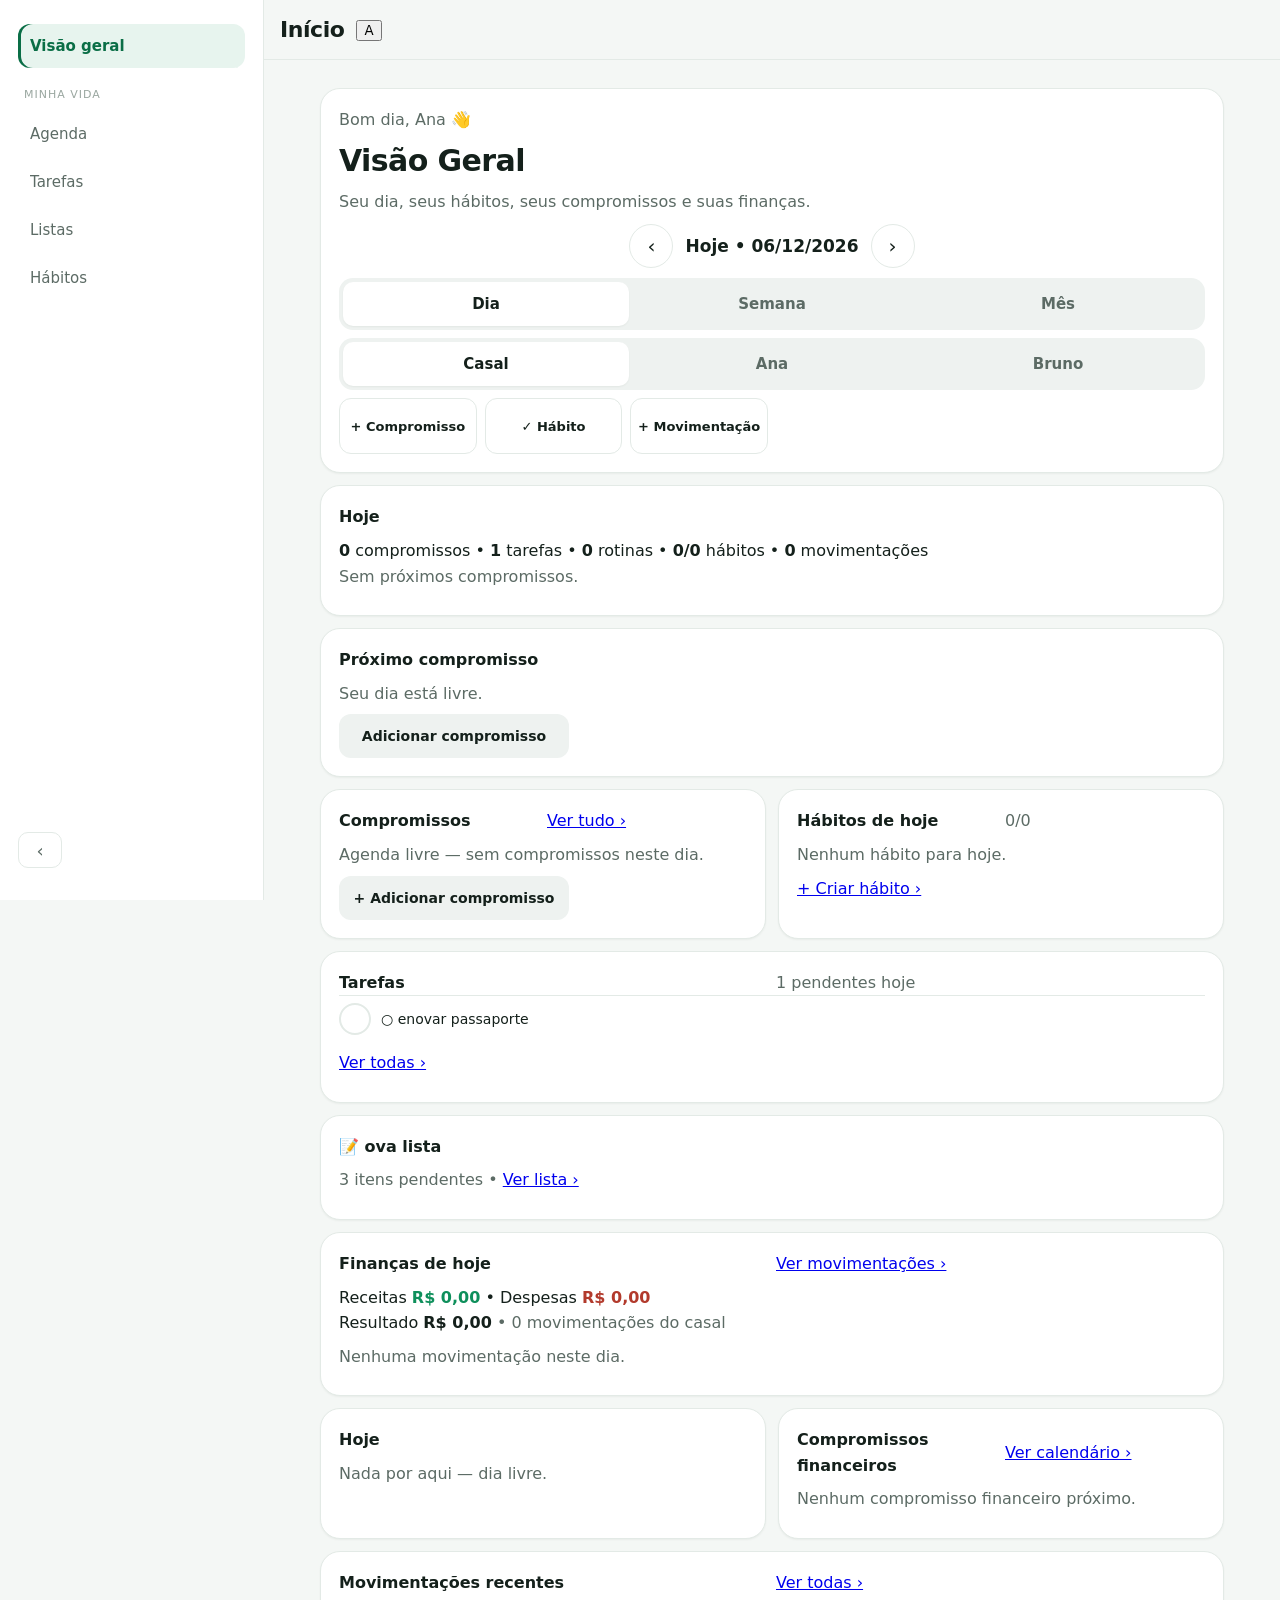
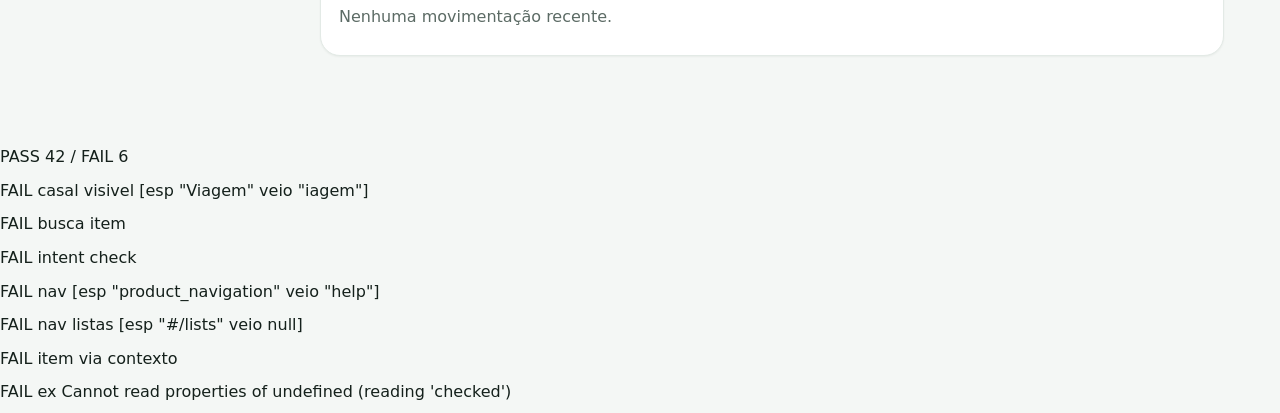
==== commit b9f97b8a: "Listas: contexto conversacional funcional (convSet/convGetContext + NLU)" ====
--- a/test-e54.html
+++ b/test-e54.html
@@ -115,6 +115,19 @@
 var r5=ask('Onde fica a tela de listas?');
 eq(r5.intent,'product_navigation','nav');
 eq(r5.navigationTarget,'#/lists','nav listas');
+/* --- contexto conversacional de listas --- */
+var lCtx=DB.createList(A.id,{name:'Churrasco Q'});
+DB.addItem(A.id,lCtx.id,{title:'Carvão'});
+var convL=DB.aiCreateConversation(A.id,'LC');
+function askL(t){return DB.aiProcessMessage(A.id,convL.id,t,{channel:'web'});}
+var lc0=askL('Adiciona pão na lista Churrasco Q');
+eq(lc0.intent,'list_add_item','ctx seed');
+var lc1=askL('Adiciona gelo');
+eq(lc1.intent,'list_add_item','ctx add sem nome');
+ok(DB.searchListItems(A.id,'gelo').some(function(x){return x.list_id===lCtx.id;}),'item via contexto');
+var lc2=askL('Marca carvão');
+eq(lc2.intent,'list_check_item','ctx check sem lista');
+ok(DB.getListItems(A.id,lCtx.id,{}).filter(function(x){return x.title==='Carvão';})[0].checked,'marcado via contexto');
 /* --- whatsapp --- */
 var PHONE='+5511999990003';
 var lk=DB.waGenerateLinkCode(A.id);
